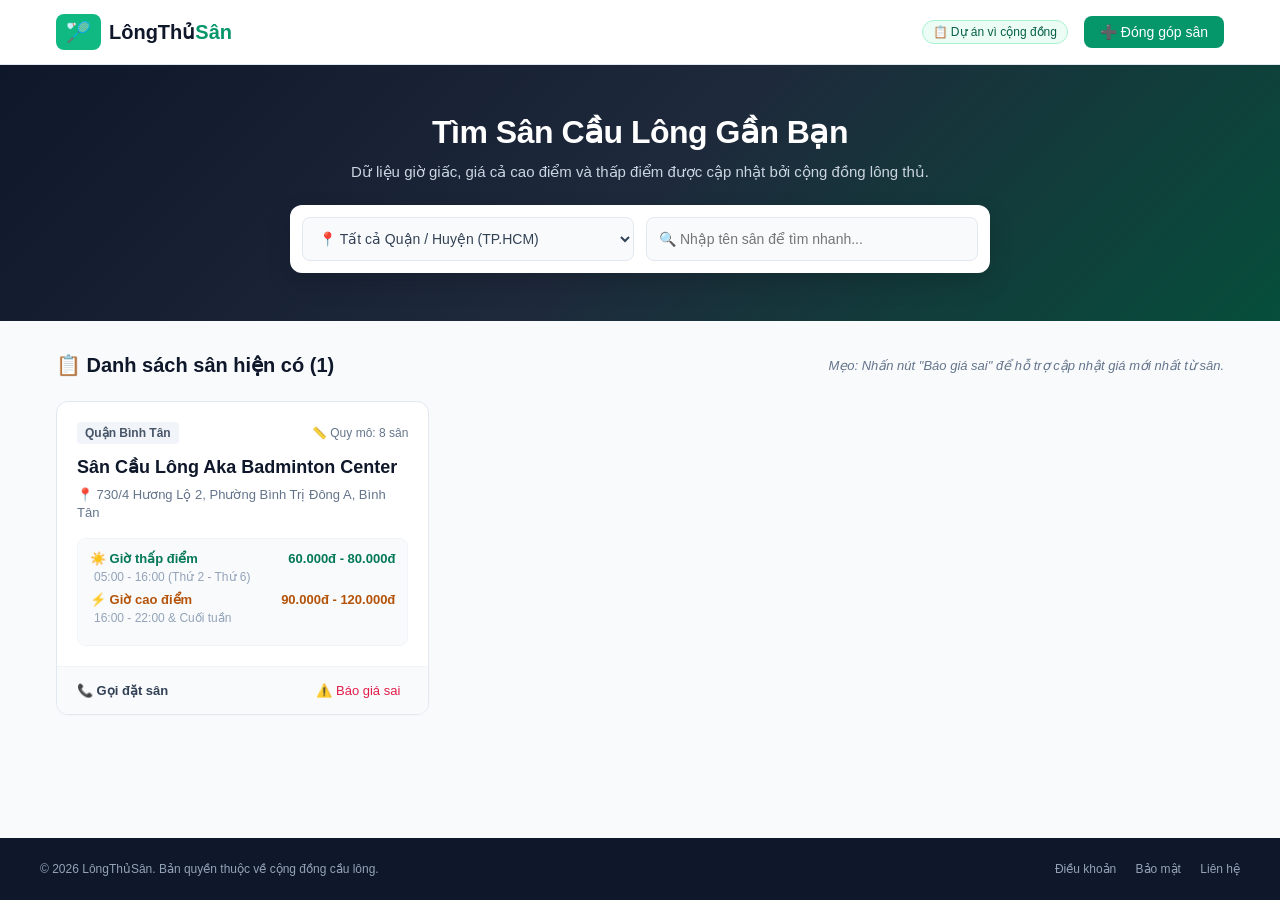
==== index.html @ cd97b36e "Update index.html" ====
<!DOCTYPE html>
<html lang="vi">
<head>
    <meta charset="UTF-8">
    <meta name="viewport" content="width=device-width, initial-scale=1.0">
    <title>Sân Cầu Lông Cộng Đồng - Tìm Sân Dễ Dàng</title>
    <style>
        * { box-sizing: border-box; margin: 0; padding: 0; font-family: Arial, sans-serif; }
        body { color: #334155; background: #f8fafc; display: flex; flex-direction: column; min-height: 100vh; }
        header { background: white; border-bottom: 1px solid #e2e8f0; position: sticky; top: 0; z-index: 50; box-shadow: 0 1px 3px rgba(0,0,0,0.05); }
        .nav-container { max-width: 1200px; margin: 0 auto; padding: 0 16px; height: 64px; display: flex; align-items: center; justify-content: space-between; }
        .logo-box { display: flex; align-items: center; gap: 8px; font-weight: bold; font-size: 20px; color: #0f172a; }
        .logo-icon { background: #10b981; color: white; padding: 6px 10px; border-radius: 8px; font-style: normal; }
        .logo-green { color: #059669; }
        .btn-plus { background: #059669; color: white; border: none; padding: 8px 16px; border-radius: 8px; font-weight: 500; cursor: pointer; font-size: 14px; transition: 0.2s; }
        .btn-plus:hover { background: #047857; }
        .tag-community { background: #ecfdf5; color: #065f46; border: 1px solid #a7f3d0; padding: 4px 10px; border-radius: 9999px; font-size: 12px; font-weight: 500; display: inline-block; }
        
        .hero { background: linear-gradient(135deg, #0f172a 0%, #1e293b 50%, #064e3b 100%); color: white; padding: 48px 16px; text-align: center; }
        .hero h1 { font-size: 32px; font-weight: 800; margin-bottom: 12px; letter-spacing: -0.5px; }
        .hero p { color: #cbd5e1; font-size: 15px; margin-bottom: 24px; }
        .search-box { background: white; padding: 12px; border-radius: 12px; max-width: 700px; margin: 0 auto; box-shadow: 0 10px 25px rgba(0,0,0,0.15); display: flex; gap: 12px; flex-wrap: wrap; }
        .search-box select, .search-box input { flex: 1; min-width: 200px; padding: 12px; border: 1px solid #e2e8f0; border-radius: 8px; background: #f8fafc; font-size: 14px; outline: none; color: #334155; }

        main { max-width: 1200px; margin: 0 auto; padding: 32px 16px; flex: 1; width: 100%; }
        .main-title-bar { display: flex; justify-content: space-between; align-items: center; margin-bottom: 24px; flex-wrap: wrap; gap: 8px; }
        .main-title { font-size: 20px; font-weight: bold; color: #0f172a; }
        .tip-text { font-size: 13px; color: #64748b; font-style: italic; }

        .court-grid { display: flex; flex-wrap: wrap; gap: 24px; justify-content: flex-start; }
        .court-card { width: calc(33.333% - 16px); min-width: 300px; background: white; border: 1px solid #e2e8f0; border-radius: 12px; overflow: hidden; display: flex; flex-direction: column; transition: 0.2s; box-shadow: 0 1px 3px rgba(0,0,0,0.02); margin-bottom: 16px;}
        @media (max-width: 900px) { .court-card { width: calc(50% - 12px); } }
        @media (max-width: 600px) { .court-card { width: 100%; } }
        .court-card:hover { box-shadow: 0 4px 12px rgba(0,0,0,0.05); transform: translateY(-2px); }
        .card-body { padding: 20px; flex: 1; }
        .card-top { display: flex; justify-content: space-between; align-items: center; margin-bottom: 12px; }
        .district-tag { background: #f1f5f9; color: #475569; font-size: 12px; font-weight: 600; padding: 4px 8px; border-radius: 4px; }
        .scale-text { font-size: 12px; color: #64748b; font-weight: 500; }
        .court-name { font-size: 18px; font-weight: bold; color: #0f172a; margin-bottom: 8px; text-align: left; }
        .court-address { font-size: 13px; color: #64748b; margin-bottom: 16px; line-height: 1.4; text-align: left; }
        
        .price-table { background: #f8fafc; padding: 12px; border-radius: 8px; border: 1px solid #f1f5f9; font-size: 13px; }
        .price-row { display: flex; justify-content: space-between; font-weight: bold; margin-bottom: 4px; }
        .price-time { color: #94a3b8; font-weight: normal; font-size: 12px; padding-left: 4px; margin-bottom: 8px; text-align: left; }
        .price-row.low { color: #047857; }
        .price-row.high { color: #b45309; }
        
        .card-footer { background: #f8fafc; padding: 12px 20px; border-top: 1px solid #f1f5f9; display: flex; justify-content: space-between; align-items: center; }
        .btn-call { font-size: 13px; font-weight: 600; color: #334155; text-decoration: none; transition: 0.2s; }
        .btn-call:hover { color: #059669; }
        .btn-report { font-size: 13px; color: #e11d48; background: none; border: none; font-weight: 500; cursor: pointer; padding: 4px 8px; border-radius: 4px; transition: 0.2s; }
        .btn-report:hover { background: #fff1f2; }

        .empty-state { text-align: center; padding: 48px; background: white; border: 2px dashed #cbd5e1; border-radius: 12px; color: #64748b; font-weight: 500; display: none; width: 100%; }
        footer { background: #0f172a; color: #94a3b8; font-size: 12px; padding: 24px 16px; margin-top: auto; }
        .footer-container { max-width: 1200px; margin: 0 auto; display: flex; justify-content: space-between; align-items: center; flex-wrap: wrap; gap: 16px; }
        .footer-links a { color: #94a3b8; text-decoration: none; margin-left: 16px; transition: 0.2s; }
        .footer-links a:hover { color: white; }
    </style>
</head>
<body>

    <!-- THANH ĐIỀU HƯỚNG -->
    <header>
        <div class="nav-container">
            <div class="logo-box">
                <span class="logo-icon">🏸</span>
                <span>LôngThủ<span class="logo-green">Sân</span></span>
            </div>
            <div style="display: flex; align-items: center; gap: 16px;">
                <span class="tag-community">📋 Dự án vì cộng đồng</span>
                <button onclick="alert('Tính năng đóng góp dữ liệu sân đang được phát triển!')" class="btn-plus">➕ Đóng góp sân</button>
            </div>
        </div>
    </header>

    <!-- KHU VỰC TÌM KIẾM -->
    <section class="hero">
        <h1>Tìm Sân Cầu Lông Gần Bạn</h1>
        <p>Dữ liệu giờ giấc, giá cả cao điểm và thấp điểm được cập nhật bởi cộng đồng lông thủ.</p>
        
        <div class="search-box">
            <select id="districtFilter" onchange="filterCourts()">
                <option value="all">📍 Tất cả Quận / Huyện (TP.HCM)</option>
                <option value="Quận 1">Quận 1</option>
                <option value="Quận 3">Quận 3</option>
                <option value="Quận 4">Quận 4</option>
                <option value="Quận 5">Quận 5</option>
                <option value="Quận 6">Quận 6</option>
                <option value="Quận 7">Quận 7</option>
                <option value="Quận 8">Quận 8</option>
                <option value="Quận 10">Quận 10</option>
                <option value="Quận 11">Quận 11</option>
                <option value="Quận 12">Quận 12</option>
                <option value="Quận Bình Thạnh">Quận Bình Thạnh</option>
                <option value="Quận Bình Tân">Quận Bình Tân</option>
                <option value="Quận Gò Vấp">Quận Gò Vấp</option>
                <option value="Quận Phú Nhuận">Quận Phú Nhuận</option>
                <option value="Quận Tân Bình">Quận Tân Bình</option>
                <option value="Quận Tân Phú">Quận Tân Phú</option>
                <option value="TP. Thủ Đức">TP. Thủ Đức</option>
                <option value="Huyện Bình Chánh">Huyện Bình Chánh</option>
                <option value="Huyện Cần Giờ">Huyện Cần Giờ</option>
                <option value="Huyện Củ Chi">Huyện Củ Chi</option>
                <option value="Huyện Hóc Môn">Huyện Hóc Môn</option>
                <option value="Huyện Nhà Bè">Huyện Nhà Bè</option>
            </select>
            <input id="searchName" type="text" oninput="filterCourts()" placeholder="🔍 Nhập tên sân để tìm nhanh...">
        </div>
    </section>

    <!-- DANH SÁCH SÂN CẦU LÔNG -->
    <main>
        <div class="main-title-bar">
            <h2 class="main-title">📋 Danh sách sân hiện có (<span id="courtCount">0</span>)</h2>
            <span class="tip-text">Mẹo: Nhấn nút "Báo giá sai" để hỗ trợ cập nhật giá mới nhất từ sân.</span>
        </div>

        <div class="court-grid" id="courtGrid">
            <!-- THẺ THÔNG TIN SÂN (COURT CARD) -->
            <div class="court-card" data-district="Quận Bình Tân">
                <div class="card-body">
                    <div class="card-top">
                        <span class="district-tag">Quận Bình Tân</span>
                        <span class="scale-text">📏 Quy mô: 8 sân</span>
                    </div>
                    <h3 class="court-name">Sân Cầu Lông Aka Badminton Center</h3>
                    <p class="court-address">📍 730/4 Hương Lộ 2, Phường Bình Trị Đông A, Bình Tân</p>
                    
                    <div class="price-table">
                        <div class="price-row low">
                            <span>☀️ Giờ thấp điểm</span>
                            <span>60.000đ - 80.000đ</span>
                        </div>
                        <div class="price-time">05:00 - 16:00 (Thứ 2 - Thứ 6)</div>
                        
                        <div class="price-row high">
                            <span>⚡ Giờ cao điểm</span>
                            <span>90.000đ - 120.000đ</span>
                        </div>
                        <div class="price-time">16:00 - 22:00 & Cuối tuần</div>
                    </div>
                </div>
                <div class="card-footer">
                    <a href="tel:0123456789" class="btn-call">📞 Gọi đặt sân</a>
                    <button class="btn-report">⚠️ Báo giá sai</button>
                </div>
            </div>
            
            <!-- Trạng thái trống khi không tìm thấy sân -->
            <div class="empty-state" id="emptyState">
                Không tìm thấy sân cầu lông nào phù hợp với bộ lọc của bạn.
            </div>
        </div>
    </main>

    <!-- FOOTER -->
    <footer>
        <div class="footer-container">
            <div>© 2026 LôngThủSân. Bản quyền thuộc về cộng đồng cầu lông.</div>
            <div class="footer-links">
                <a href="#">Điều khoản</a>
                <a href="#">Bảo mật</a>
                <a href="#">Liên hệ</a>
            </div>
        </div>
    </footer>

    <!-- JAVASCRIPT ĐỂ XỬ LÝ LOGIC ĐẾM SÂN VÀ BỘ LỌC -->
    <script>
        // Hàm cập nhật số lượng sân hiển thị trên giao diện
        function updateCourtCount() {
            const visibleCourts = document.querySelectorAll('.court-card:not([style*="display: none"])').length;
            document.getElementById('courtCount').innerText = visibleCourts;
        }

        // Hàm lọc sân theo Quận/Huyện và Tên sân
        function filterCourts() {
            const districtValue = document.getElementById('districtFilter').value;
            const searchValue = document.getElementById('searchName').value.toLowerCase().trim();
            const courts = document.querySelectorAll('.court-card');
            let hasResults = false;

            courts.forEach(court => {
                const courtDistrict = court.getAttribute('data-district');
                const courtName = court.querySelector('.court-name').innerText.toLowerCase();
                
                const matchDistrict = (districtValue === 'all' || courtDistrict === districtValue);
                const matchName = courtName.includes(searchValue);

                if (matchDistrict && matchName) {
                    court.style.display = 'flex';
                    hasResults = true;
                } else {
                    court.style.display = 'none';
                }
            });

            // Hiển thị thông báo trống nếu không tìm thấy kết quả nào
            const emptyState = document.getElementById('emptyState');
            if (hasResults) {
                emptyState.style.display = 'none';
            } else {
                emptyState.style.display = 'block';
            }

            // Gọi hàm cập nhật số đếm sau khi lọc
            updateCourtCount();
        }

        // Chạy đếm số sân lần đầu tiên khi trang web vừa tải xong
        document.addEventListener('DOMContentLoaded', () => {
            updateCourtCount();
        });
    </script>
</body>
</html>
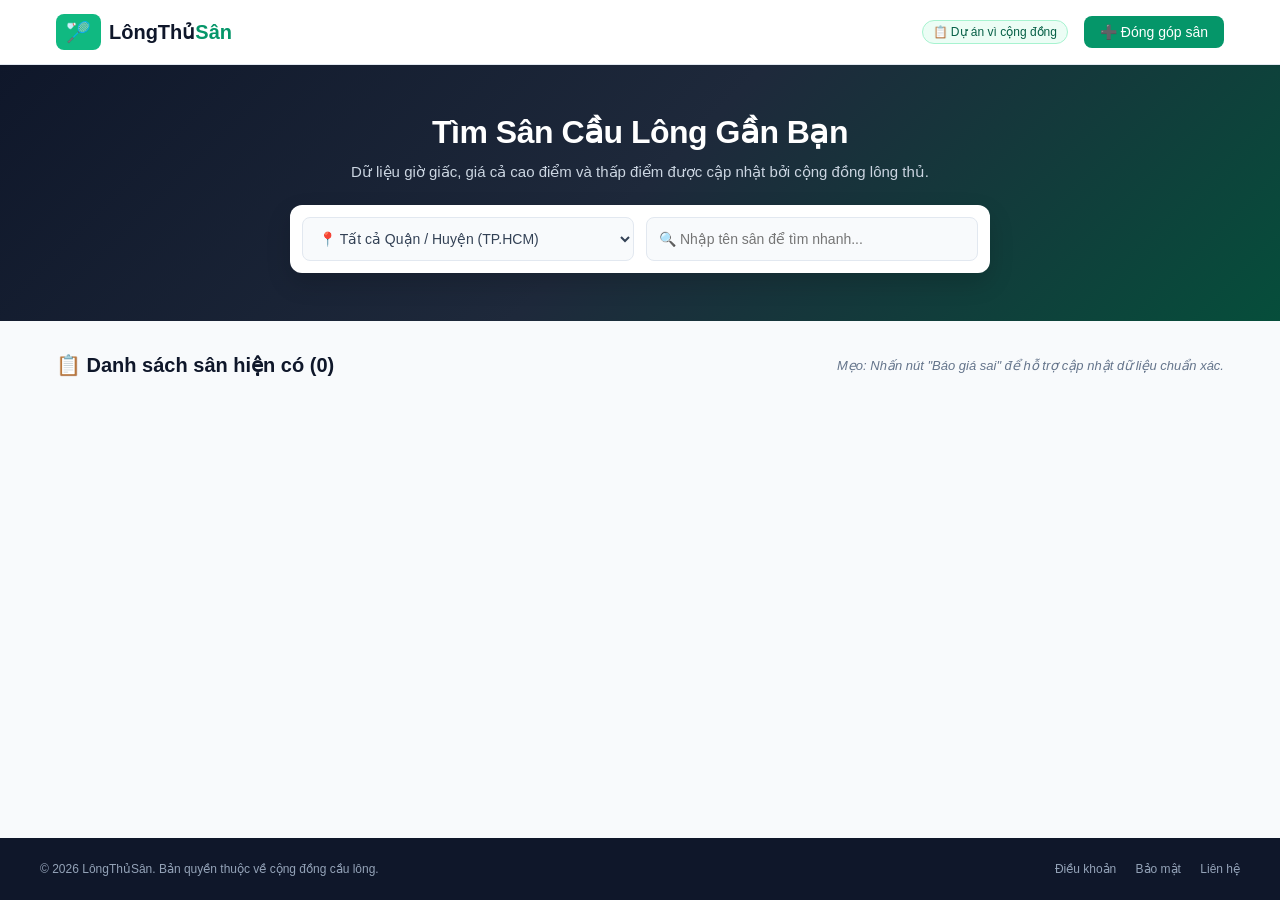
==== commit ff790b8e: "Update index.html" ====
--- a/index.html
+++ b/index.html
@@ -32,14 +32,16 @@
         @media (max-width: 900px) { .court-card { width: calc(50% - 12px); } }
         @media (max-width: 600px) { .court-card { width: 100%; } }
         .court-card:hover { box-shadow: 0 4px 12px rgba(0,0,0,0.05); transform: translateY(-2px); }
-        .card-body { padding: 20px; flex: 1; }
+        .card-body { padding: 20px; flex: 1; display: flex; flex-direction: column; }
         .card-top { display: flex; justify-content: space-between; align-items: center; margin-bottom: 12px; }
         .district-tag { background: #f1f5f9; color: #475569; font-size: 12px; font-weight: 600; padding: 4px 8px; border-radius: 4px; }
         .scale-text { font-size: 12px; color: #64748b; font-weight: 500; }
         .court-name { font-size: 18px; font-weight: bold; color: #0f172a; margin-bottom: 8px; text-align: left; }
-        .court-address { font-size: 13px; color: #64748b; margin-bottom: 16px; line-height: 1.4; text-align: left; }
-        
-        .price-table { background: #f8fafc; padding: 12px; border-radius: 8px; border: 1px solid #f1f5f9; font-size: 13px; }
+        
+        /* Fix lỗi tràn chữ/vỡ khung ở địa chỉ */
+        .court-address { font-size: 13px; color: #64748b; margin-bottom: 16px; line-height: 1.4; text-align: left; display: -webkit-box; -webkit-line-clamp: 2; -webkit-box-orient: vertical; overflow: hidden; height: 36px; }
+        
+        .price-table { background: #f8fafc; padding: 12px; border-radius: 8px; border: 1px solid #f1f5f9; font-size: 13px; margin-top: auto; }
         .price-row { display: flex; justify-content: space-between; font-weight: bold; margin-bottom: 4px; }
         .price-time { color: #94a3b8; font-weight: normal; font-size: 12px; padding-left: 4px; margin-bottom: 8px; text-align: left; }
         .price-row.low { color: #047857; }
@@ -113,41 +115,11 @@
     <main>
         <div class="main-title-bar">
             <h2 class="main-title">📋 Danh sách sân hiện có (<span id="courtCount">0</span>)</h2>
-            <span class="tip-text">Mẹo: Nhấn nút "Báo giá sai" để hỗ trợ cập nhật giá mới nhất từ sân.</span>
+            <span class="tip-text">Mẹo: Nhấn nút "Báo giá sai" để hỗ trợ cập nhật dữ liệu chuẩn xác.</span>
         </div>
 
         <div class="court-grid" id="courtGrid">
-            <!-- THẺ THÔNG TIN SÂN (COURT CARD) -->
-            <div class="court-card" data-district="Quận Bình Tân">
-                <div class="card-body">
-                    <div class="card-top">
-                        <span class="district-tag">Quận Bình Tân</span>
-                        <span class="scale-text">📏 Quy mô: 8 sân</span>
-                    </div>
-                    <h3 class="court-name">Sân Cầu Lông Aka Badminton Center</h3>
-                    <p class="court-address">📍 730/4 Hương Lộ 2, Phường Bình Trị Đông A, Bình Tân</p>
-                    
-                    <div class="price-table">
-                        <div class="price-row low">
-                            <span>☀️ Giờ thấp điểm</span>
-                            <span>60.000đ - 80.000đ</span>
-                        </div>
-                        <div class="price-time">05:00 - 16:00 (Thứ 2 - Thứ 6)</div>
-                        
-                        <div class="price-row high">
-                            <span>⚡ Giờ cao điểm</span>
-                            <span>90.000đ - 120.000đ</span>
-                        </div>
-                        <div class="price-time">16:00 - 22:00 & Cuối tuần</div>
-                    </div>
-                </div>
-                <div class="card-footer">
-                    <a href="tel:0123456789" class="btn-call">📞 Gọi đặt sân</a>
-                    <button class="btn-report">⚠️ Báo giá sai</button>
-                </div>
-            </div>
-            
-            <!-- Trạng thái trống khi không tìm thấy sân -->
+            <!-- Thẻ sân sẽ được tự động tạo từ JavaScript -->
             <div class="empty-state" id="emptyState">
                 Không tìm thấy sân cầu lông nào phù hợp với bộ lọc của bạn.
             </div>
@@ -166,54 +138,82 @@
         </div>
     </footer>
 
-    <!-- JAVASCRIPT ĐỂ XỬ LÝ LOGIC ĐẾM SÂN VÀ BỘ LỌC -->
+    <!-- JAVASCRIPT XỬ LÝ DỮ LIỆU VÀ LOGIC -->
     <script>
-        // Hàm cập nhật số lượng sân hiển thị trên giao diện
-        function updateCourtCount() {
-            const visibleCourts = document.querySelectorAll('.court-card:not([style*="display: none"])').length;
-            document.getElementById('courtCount').innerText = visibleCourts;
-        }
-
-        // Hàm lọc sân theo Quận/Huyện và Tên sân
-        function filterCourts() {
-            const districtValue = document.getElementById('districtFilter').value;
-            const searchValue = document.getElementById('searchName').value.toLowerCase().trim();
-            const courts = document.querySelectorAll('.court-card');
-            let hasResults = false;
-
-            courts.forEach(court => {
-                const courtDistrict = court.getAttribute('data-district');
-                const courtName = court.querySelector('.court-name').innerText.toLowerCase();
-                
-                const matchDistrict = (districtValue === 'all' || courtDistrict === districtValue);
-                const matchName = courtName.includes(searchValue);
-
-                if (matchDistrict && matchName) {
-                    court.style.display = 'flex';
-                    hasResults = true;
-                } else {
-                    court.style.display = 'none';
-                }
-            });
-
-            // Hiển thị thông báo trống nếu không tìm thấy kết quả nào
-            const emptyState = document.getElementById('emptyState');
-            if (hasResults) {
-                emptyState.style.display = 'none';
-            } else {
-                emptyState.style.display = 'block';
+        // Mảng chứa toàn bộ dữ liệu sân thực tế trên địa bàn TP.HCM
+        const badmintonCourts = [
+                   // Mảng chứa toàn bộ dữ liệu sân thực tế tại quận Bình Tân, TP.HCM
+        const badmintonCourts = [
+            { 
+                id: 1, 
+                name: "Sân Cầu Lông Aka Badminton Center", 
+                district: "Quận Bình Tân", 
+                address: "730/4 Hương Lộ 2, Phường Bình Trị Đông A, Quận Bình Tân", 
+                scale: 8, 
+                phone: "0901234567", 
+                lowPrice: "60.000đ", 
+                lowTime: "05:00 - 16:00 (Thứ 2 - Thứ 6)", 
+                highPrice: "120.000đ", 
+                highTime: "16:00 - 24:00 & Cuối tuần" 
+            },
+            { 
+                id: 2, 
+                name: "Sân Cầu Lông Hưng Phú", 
+                district: "Quận Bình Tân", 
+                address: "Số 15 Liên Khu 2-5, Phường Bình Trị Đông, Quận Bình Tân", 
+                scale: 12, 
+                phone: "0909123456", 
+                lowPrice: "80.000đ", 
+                lowTime: "05:00 - 16:00 (Thứ 2 - Thứ 6)", 
+                highPrice: "100.000đ", 
+                highTime: "16:00 - 22:00 & Cuối tuần" 
+            },
+            { 
+                id: 3, 
+                name: "HAAN Badminton Club", 
+                district: "Quận Bình Tân", 
+                address: "31A Đường số 4, Phường Bình Hưng Hòa A, Quận Bình Tân", 
+                scale: 7, 
+                phone: "0918765432", 
+                lowPrice: "Giá liên hệ", 
+                lowTime: "06:00 - 16:00 (Giờ hành chính)", 
+                highPrice: "Giá liên hệ", 
+                highTime: "16:00 - 23:00 & Cuối tuần" 
+            },
+            { 
+                id: 4, 
+                name: "Sân Cầu Lông Thảo Trang", 
+                district: "Quận Bình Tân", 
+                address: "193 Lê Văn Quới, Phường Bình Trị Đông, Quận Bình Tân", 
+                scale: 6, 
+                phone: "0934556677", 
+                lowPrice: "65.000đ", 
+                lowTime: "05:00 - 16:00 (Thứ 2 - Thứ 6)", 
+                highPrice: "90.000đ", 
+                highTime: "16:00 - 22:00 & Cuối tuần" 
+            },
+            { 
+                id: 5, 
+                name: "Sân Cầu Lông TTH", 
+                district: "Quận Bình Tân", 
+                address: "137/203 Phan Anh, Phường Bình Trị Đông, Quận Bình Tân", 
+                scale: 6, 
+                phone: "0977889900", 
+                lowPrice: "Giá liên hệ", 
+                lowTime: "05:30 - 16:00 (Giờ hành chính)", 
+                highPrice: "Giá liên hệ", 
+                highTime: "16:00 - 23:00 & Cuối tuần" 
+            },
+            { 
+                id: 6, 
+                name: "Sân Cầu Lông Bingo", 
+                district: "Quận Bình Tân", 
+                address: "1095 Tỉnh Lộ 10, Phường Tân Tạo, Quận Bình Tân", 
+                scale: "Liên hệ", 
+                phone: "0908112233", 
+                lowPrice: "60.000đ", 
+                lowTime: "Linh hoạt (Giờ thấp điểm)", 
+                highPrice: "60.000đ", 
+                highTime: "Cả ngày (Liên hệ đặt trước)" 
             }
-
-            // Gọi hàm cập nhật số đếm sau khi lọc
-            updateCourtCount();
-        }
-
-        // Chạy đếm số sân lần đầu tiên khi trang web vừa tải xong
-        document.addEventListener('DOMContentLoaded', () => {
-            updateCourtCount();
-        });
-    </script>
-</body>
-</html>
-
-
+        ];
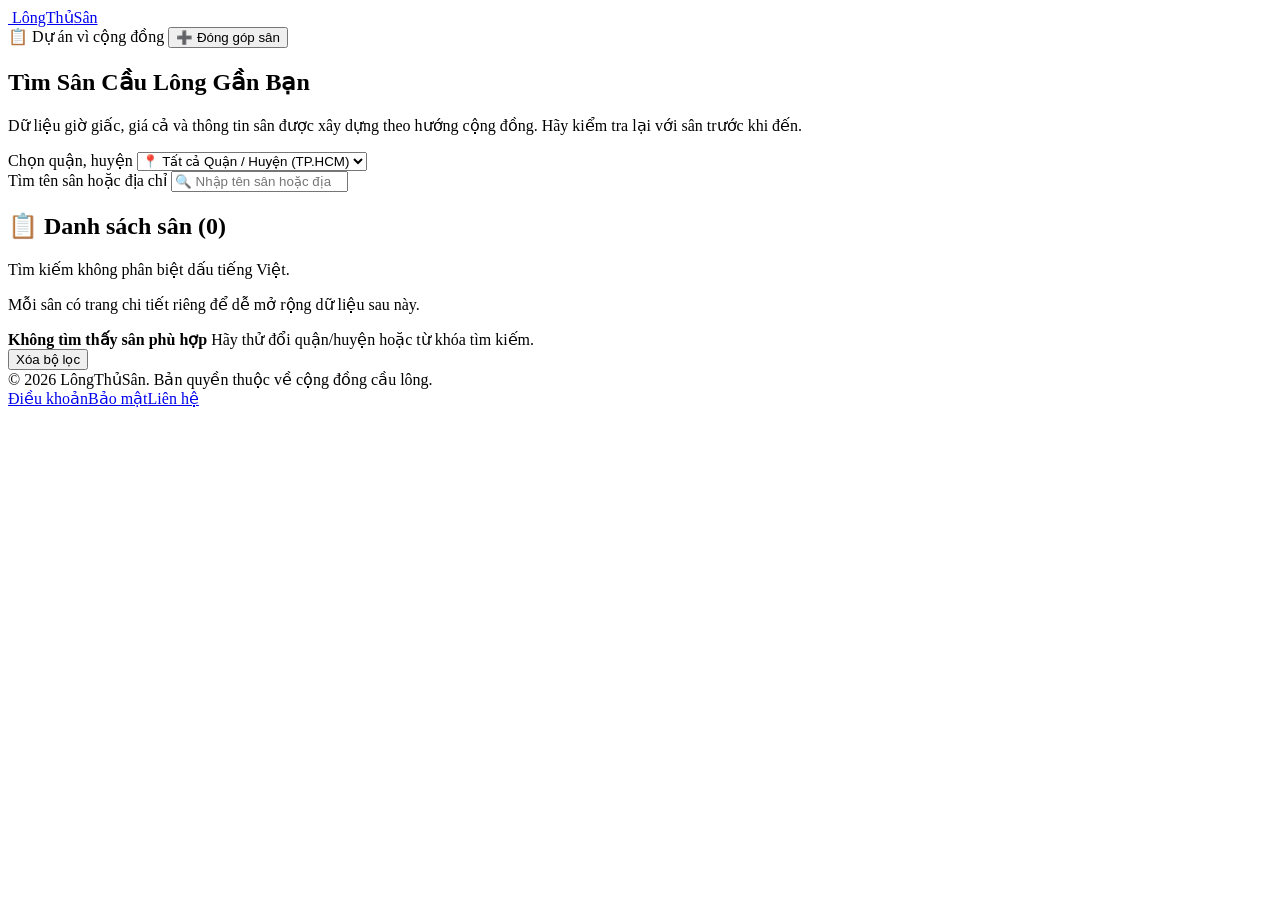
==== commit 0343958c: "Add files via upload" ====
--- a/index.html
+++ b/index.html
@@ -1,219 +1,76 @@
-<!DOCTYPE html>
-<html lang="vi">
-<head>
-    <meta charset="UTF-8">
-    <meta name="viewport" content="width=device-width, initial-scale=1.0">
-    <title>Sân Cầu Lông Cộng Đồng - Tìm Sân Dễ Dàng</title>
-    <style>
-        * { box-sizing: border-box; margin: 0; padding: 0; font-family: Arial, sans-serif; }
-        body { color: #334155; background: #f8fafc; display: flex; flex-direction: column; min-height: 100vh; }
-        header { background: white; border-bottom: 1px solid #e2e8f0; position: sticky; top: 0; z-index: 50; box-shadow: 0 1px 3px rgba(0,0,0,0.05); }
-        .nav-container { max-width: 1200px; margin: 0 auto; padding: 0 16px; height: 64px; display: flex; align-items: center; justify-content: space-between; }
-        .logo-box { display: flex; align-items: center; gap: 8px; font-weight: bold; font-size: 20px; color: #0f172a; }
-        .logo-icon { background: #10b981; color: white; padding: 6px 10px; border-radius: 8px; font-style: normal; }
-        .logo-green { color: #059669; }
-        .btn-plus { background: #059669; color: white; border: none; padding: 8px 16px; border-radius: 8px; font-weight: 500; cursor: pointer; font-size: 14px; transition: 0.2s; }
-        .btn-plus:hover { background: #047857; }
-        .tag-community { background: #ecfdf5; color: #065f46; border: 1px solid #a7f3d0; padding: 4px 10px; border-radius: 9999px; font-size: 12px; font-weight: 500; display: inline-block; }
-        
-        .hero { background: linear-gradient(135deg, #0f172a 0%, #1e293b 50%, #064e3b 100%); color: white; padding: 48px 16px; text-align: center; }
-        .hero h1 { font-size: 32px; font-weight: 800; margin-bottom: 12px; letter-spacing: -0.5px; }
-        .hero p { color: #cbd5e1; font-size: 15px; margin-bottom: 24px; }
-        .search-box { background: white; padding: 12px; border-radius: 12px; max-width: 700px; margin: 0 auto; box-shadow: 0 10px 25px rgba(0,0,0,0.15); display: flex; gap: 12px; flex-wrap: wrap; }
-        .search-box select, .search-box input { flex: 1; min-width: 200px; padding: 12px; border: 1px solid #e2e8f0; border-radius: 8px; background: #f8fafc; font-size: 14px; outline: none; color: #334155; }
-
-        main { max-width: 1200px; margin: 0 auto; padding: 32px 16px; flex: 1; width: 100%; }
-        .main-title-bar { display: flex; justify-content: space-between; align-items: center; margin-bottom: 24px; flex-wrap: wrap; gap: 8px; }
-        .main-title { font-size: 20px; font-weight: bold; color: #0f172a; }
-        .tip-text { font-size: 13px; color: #64748b; font-style: italic; }
-
-        .court-grid { display: flex; flex-wrap: wrap; gap: 24px; justify-content: flex-start; }
-        .court-card { width: calc(33.333% - 16px); min-width: 300px; background: white; border: 1px solid #e2e8f0; border-radius: 12px; overflow: hidden; display: flex; flex-direction: column; transition: 0.2s; box-shadow: 0 1px 3px rgba(0,0,0,0.02); margin-bottom: 16px;}
-        @media (max-width: 900px) { .court-card { width: calc(50% - 12px); } }
-        @media (max-width: 600px) { .court-card { width: 100%; } }
-        .court-card:hover { box-shadow: 0 4px 12px rgba(0,0,0,0.05); transform: translateY(-2px); }
-        .card-body { padding: 20px; flex: 1; display: flex; flex-direction: column; }
-        .card-top { display: flex; justify-content: space-between; align-items: center; margin-bottom: 12px; }
-        .district-tag { background: #f1f5f9; color: #475569; font-size: 12px; font-weight: 600; padding: 4px 8px; border-radius: 4px; }
-        .scale-text { font-size: 12px; color: #64748b; font-weight: 500; }
-        .court-name { font-size: 18px; font-weight: bold; color: #0f172a; margin-bottom: 8px; text-align: left; }
-        
-        /* Fix lỗi tràn chữ/vỡ khung ở địa chỉ */
-        .court-address { font-size: 13px; color: #64748b; margin-bottom: 16px; line-height: 1.4; text-align: left; display: -webkit-box; -webkit-line-clamp: 2; -webkit-box-orient: vertical; overflow: hidden; height: 36px; }
-        
-        .price-table { background: #f8fafc; padding: 12px; border-radius: 8px; border: 1px solid #f1f5f9; font-size: 13px; margin-top: auto; }
-        .price-row { display: flex; justify-content: space-between; font-weight: bold; margin-bottom: 4px; }
-        .price-time { color: #94a3b8; font-weight: normal; font-size: 12px; padding-left: 4px; margin-bottom: 8px; text-align: left; }
-        .price-row.low { color: #047857; }
-        .price-row.high { color: #b45309; }
-        
-        .card-footer { background: #f8fafc; padding: 12px 20px; border-top: 1px solid #f1f5f9; display: flex; justify-content: space-between; align-items: center; }
-        .btn-call { font-size: 13px; font-weight: 600; color: #334155; text-decoration: none; transition: 0.2s; }
-        .btn-call:hover { color: #059669; }
-        .btn-report { font-size: 13px; color: #e11d48; background: none; border: none; font-weight: 500; cursor: pointer; padding: 4px 8px; border-radius: 4px; transition: 0.2s; }
-        .btn-report:hover { background: #fff1f2; }
-
-        .empty-state { text-align: center; padding: 48px; background: white; border: 2px dashed #cbd5e1; border-radius: 12px; color: #64748b; font-weight: 500; display: none; width: 100%; }
-        footer { background: #0f172a; color: #94a3b8; font-size: 12px; padding: 24px 16px; margin-top: auto; }
-        .footer-container { max-width: 1200px; margin: 0 auto; display: flex; justify-content: space-between; align-items: center; flex-wrap: wrap; gap: 16px; }
-        .footer-links a { color: #94a3b8; text-decoration: none; margin-left: 16px; transition: 0.2s; }
-        .footer-links a:hover { color: white; }
-    </style>
-</head>
-<body>
-
-    <!-- THANH ĐIỀU HƯỚNG -->
-    <header>
-        <div class="nav-container">
-            <div class="logo-box">
-                <span class="logo-icon">🏸</span>
-                <span>LôngThủ<span class="logo-green">Sân</span></span>
-            </div>
-            <div style="display: flex; align-items: center; gap: 16px;">
-                <span class="tag-community">📋 Dự án vì cộng đồng</span>
-                <button onclick="alert('Tính năng đóng góp dữ liệu sân đang được phát triển!')" class="btn-plus">➕ Đóng góp sân</button>
-            </div>
-        </div>
-    </header>
-
-    <!-- KHU VỰC TÌM KIẾM -->
-    <section class="hero">
-        <h1>Tìm Sân Cầu Lông Gần Bạn</h1>
-        <p>Dữ liệu giờ giấc, giá cả cao điểm và thấp điểm được cập nhật bởi cộng đồng lông thủ.</p>
-        
-        <div class="search-box">
-            <select id="districtFilter" onchange="filterCourts()">
-                <option value="all">📍 Tất cả Quận / Huyện (TP.HCM)</option>
-                <option value="Quận 1">Quận 1</option>
-                <option value="Quận 3">Quận 3</option>
-                <option value="Quận 4">Quận 4</option>
-                <option value="Quận 5">Quận 5</option>
-                <option value="Quận 6">Quận 6</option>
-                <option value="Quận 7">Quận 7</option>
-                <option value="Quận 8">Quận 8</option>
-                <option value="Quận 10">Quận 10</option>
-                <option value="Quận 11">Quận 11</option>
-                <option value="Quận 12">Quận 12</option>
-                <option value="Quận Bình Thạnh">Quận Bình Thạnh</option>
-                <option value="Quận Bình Tân">Quận Bình Tân</option>
-                <option value="Quận Gò Vấp">Quận Gò Vấp</option>
-                <option value="Quận Phú Nhuận">Quận Phú Nhuận</option>
-                <option value="Quận Tân Bình">Quận Tân Bình</option>
-                <option value="Quận Tân Phú">Quận Tân Phú</option>
-                <option value="TP. Thủ Đức">TP. Thủ Đức</option>
-                <option value="Huyện Bình Chánh">Huyện Bình Chánh</option>
-                <option value="Huyện Cần Giờ">Huyện Cần Giờ</option>
-                <option value="Huyện Củ Chi">Huyện Củ Chi</option>
-                <option value="Huyện Hóc Môn">Huyện Hóc Môn</option>
-                <option value="Huyện Nhà Bè">Huyện Nhà Bè</option>
-            </select>
-            <input id="searchName" type="text" oninput="filterCourts()" placeholder="🔍 Nhập tên sân để tìm nhanh...">
-        </div>
-    </section>
-
-    <!-- DANH SÁCH SÂN CẦU LÔNG -->
-    <main>
-        <div class="main-title-bar">
-            <h2 class="main-title">📋 Danh sách sân hiện có (<span id="courtCount">0</span>)</h2>
-            <span class="tip-text">Mẹo: Nhấn nút "Báo giá sai" để hỗ trợ cập nhật dữ liệu chuẩn xác.</span>
-        </div>
-
-        <div class="court-grid" id="courtGrid">
-            <!-- Thẻ sân sẽ được tự động tạo từ JavaScript -->
-            <div class="empty-state" id="emptyState">
-                Không tìm thấy sân cầu lông nào phù hợp với bộ lọc của bạn.
-            </div>
-        </div>
-    </main>
-
-    <!-- FOOTER -->
-    <footer>
-        <div class="footer-container">
-            <div>© 2026 LôngThủSân. Bản quyền thuộc về cộng đồng cầu lông.</div>
-            <div class="footer-links">
-                <a href="#">Điều khoản</a>
-                <a href="#">Bảo mật</a>
-                <a href="#">Liên hệ</a>
-            </div>
-        </div>
-    </footer>
-
-    <!-- JAVASCRIPT XỬ LÝ DỮ LIỆU VÀ LOGIC -->
-    <script>
-        // Mảng chứa toàn bộ dữ liệu sân thực tế trên địa bàn TP.HCM
-        const badmintonCourts = [
-                   // Mảng chứa toàn bộ dữ liệu sân thực tế tại quận Bình Tân, TP.HCM
-        const badmintonCourts = [
-            { 
-                id: 1, 
-                name: "Sân Cầu Lông Aka Badminton Center", 
-                district: "Quận Bình Tân", 
-                address: "730/4 Hương Lộ 2, Phường Bình Trị Đông A, Quận Bình Tân", 
-                scale: 8, 
-                phone: "0901234567", 
-                lowPrice: "60.000đ", 
-                lowTime: "05:00 - 16:00 (Thứ 2 - Thứ 6)", 
-                highPrice: "120.000đ", 
-                highTime: "16:00 - 24:00 & Cuối tuần" 
-            },
-            { 
-                id: 2, 
-                name: "Sân Cầu Lông Hưng Phú", 
-                district: "Quận Bình Tân", 
-                address: "Số 15 Liên Khu 2-5, Phường Bình Trị Đông, Quận Bình Tân", 
-                scale: 12, 
-                phone: "0909123456", 
-                lowPrice: "80.000đ", 
-                lowTime: "05:00 - 16:00 (Thứ 2 - Thứ 6)", 
-                highPrice: "100.000đ", 
-                highTime: "16:00 - 22:00 & Cuối tuần" 
-            },
-            { 
-                id: 3, 
-                name: "HAAN Badminton Club", 
-                district: "Quận Bình Tân", 
-                address: "31A Đường số 4, Phường Bình Hưng Hòa A, Quận Bình Tân", 
-                scale: 7, 
-                phone: "0918765432", 
-                lowPrice: "Giá liên hệ", 
-                lowTime: "06:00 - 16:00 (Giờ hành chính)", 
-                highPrice: "Giá liên hệ", 
-                highTime: "16:00 - 23:00 & Cuối tuần" 
-            },
-            { 
-                id: 4, 
-                name: "Sân Cầu Lông Thảo Trang", 
-                district: "Quận Bình Tân", 
-                address: "193 Lê Văn Quới, Phường Bình Trị Đông, Quận Bình Tân", 
-                scale: 6, 
-                phone: "0934556677", 
-                lowPrice: "65.000đ", 
-                lowTime: "05:00 - 16:00 (Thứ 2 - Thứ 6)", 
-                highPrice: "90.000đ", 
-                highTime: "16:00 - 22:00 & Cuối tuần" 
-            },
-            { 
-                id: 5, 
-                name: "Sân Cầu Lông TTH", 
-                district: "Quận Bình Tân", 
-                address: "137/203 Phan Anh, Phường Bình Trị Đông, Quận Bình Tân", 
-                scale: 6, 
-                phone: "0977889900", 
-                lowPrice: "Giá liên hệ", 
-                lowTime: "05:30 - 16:00 (Giờ hành chính)", 
-                highPrice: "Giá liên hệ", 
-                highTime: "16:00 - 23:00 & Cuối tuần" 
-            },
-            { 
-                id: 6, 
-                name: "Sân Cầu Lông Bingo", 
-                district: "Quận Bình Tân", 
-                address: "1095 Tỉnh Lộ 10, Phường Tân Tạo, Quận Bình Tân", 
-                scale: "Liên hệ", 
-                phone: "0908112233", 
-                lowPrice: "60.000đ", 
-                lowTime: "Linh hoạt (Giờ thấp điểm)", 
-                highPrice: "60.000đ", 
-                highTime: "Cả ngày (Liên hệ đặt trước)" 
-            }
-        ];
+<!DOCTYPE html>
+<html lang="vi">
+<head>
+  <meta charset="UTF-8">
+  <meta name="viewport" content="width=device-width, initial-scale=1.0">
+  <meta name="description" content="LôngThủSân - tìm và tra cứu sân cầu lông theo khu vực, tên sân và mức giá tại TP.HCM.">
+  <meta name="theme-color" content="#059669">
+  <link rel="icon" href="./assets/favicon.svg" type="image/svg+xml">
+  <title>LôngThủSân - Tìm Sân Cầu Lông Gần Bạn</title>
+  <link rel="stylesheet" href="./css/style.css">
+</head>
+<body>
+<header>
+  <div class="container nav">
+    <a class="logo" href="./index.html" aria-label="LôngThủSân - Trang chủ">
+      <span class="logo-icon" aria-hidden="true"><img src="./assets/logo.svg" alt=""></span>
+      <span>LôngThủ<span class="green">Sân</span></span>
+    </a>
+    <div class="nav-actions">
+      <span class="badge">📋 Dự án vì cộng đồng</span>
+      <button type="button" id="contributeBtn" class="btn btn-primary">➕ Đóng góp sân</button>
+    </div>
+  </div>
+</header>
+
+<section class="hero" aria-labelledby="heroTitle">
+  <div class="hero-inner">
+    <h1 id="heroTitle">Tìm Sân Cầu Lông Gần Bạn</h1>
+    <p>Dữ liệu giờ giấc, giá cả và thông tin sân được xây dựng theo hướng cộng đồng. Hãy kiểm tra lại với sân trước khi đến.</p>
+    <form class="search-box" id="searchForm" role="search">
+      <div class="field">
+        <label class="sr-only" for="districtFilter">Chọn quận, huyện</label>
+        <select id="districtFilter" aria-label="Lọc theo quận huyện">
+          <option value="all">📍 Tất cả Quận / Huyện (TP.HCM)</option>
+        </select>
+      </div>
+      <div class="field">
+        <label class="sr-only" for="searchName">Tìm tên sân hoặc địa chỉ</label>
+        <input id="searchName" type="search" autocomplete="off" placeholder="🔍 Nhập tên sân hoặc địa chỉ..." aria-label="Tìm tên sân hoặc địa chỉ">
+      </div>
+    </form>
+    <div class="result-summary" id="resultSummary" aria-live="polite"></div>
+  </div>
+</section>
+
+<main>
+  <div class="container">
+    <div class="section-head">
+      <div>
+        <h2 class="section-title">📋 Danh sách sân (<span id="courtCount">0</span>)</h2>
+        <p class="tip">Tìm kiếm không phân biệt dấu tiếng Việt.</p>
+      </div>
+      <p class="tip">Mỗi sân có trang chi tiết riêng để dễ mở rộng dữ liệu sau này.</p>
+    </div>
+
+    <div class="court-grid" id="courtGrid">
+      <div class="empty" id="emptyState">
+        <strong>Không tìm thấy sân phù hợp</strong>
+        Hãy thử đổi quận/huyện hoặc từ khóa tìm kiếm.
+        <br><button type="button" class="btn btn-secondary" id="clearFiltersBtn">Xóa bộ lọc</button>
+      </div>
+    </div>
+  </div>
+</main>
+
+<footer>
+  <div class="container footer">
+    <div>© 2026 LôngThủSân. Bản quyền thuộc về cộng đồng cầu lông.</div>
+    <div class="footer-links"><a href="#">Điều khoản</a><a href="#">Bảo mật</a><a href="mailto:contact@example.com">Liên hệ</a></div>
+  </div>
+</footer>
+
+<script src="./js/data.js"></script>
+<script src="./js/app.js"></script>
+</body>
+</html>
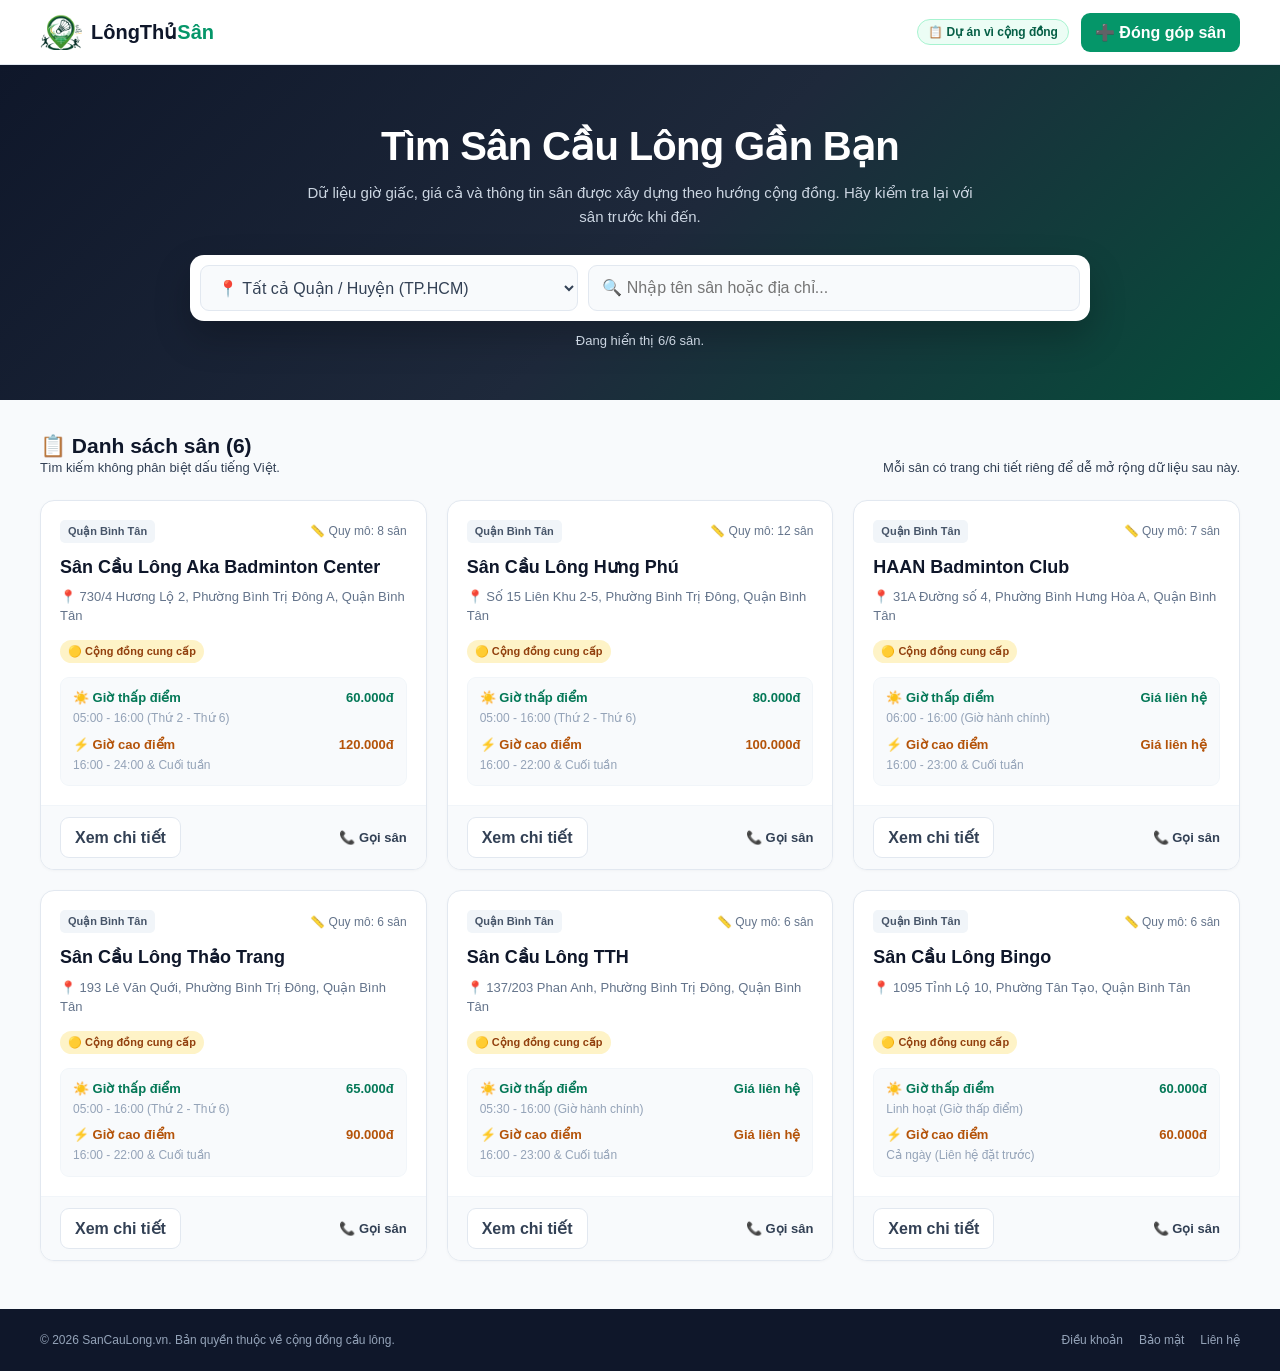
==== commit ecdf9d56: "Add files via upload" ====
--- a/index.html
+++ b/index.html
@@ -3,17 +3,17 @@
 <head>
   <meta charset="UTF-8">
   <meta name="viewport" content="width=device-width, initial-scale=1.0">
-  <meta name="description" content="LôngThủSân - tìm và tra cứu sân cầu lông theo khu vực, tên sân và mức giá tại TP.HCM.">
+  <meta name="description" content="SanCauLong.vn - tìm và tra cứu sân cầu lông theo khu vực, tên sân và mức giá tại TP.HCM.">
   <meta name="theme-color" content="#059669">
-  <link rel="icon" href="./assets/favicon.svg" type="image/svg+xml">
-  <title>LôngThủSân - Tìm Sân Cầu Lông Gần Bạn</title>
+  <link rel="icon" href="./assets/favicon.png" type="image/png">
+  <title>SanCauLong.vn - Tìm Sân Cầu Lông Gần Bạn</title>
   <link rel="stylesheet" href="./css/style.css">
 </head>
 <body>
 <header>
   <div class="container nav">
-    <a class="logo" href="./index.html" aria-label="LôngThủSân - Trang chủ">
-      <span class="logo-icon" aria-hidden="true"><img src="./assets/logo.svg" alt=""></span>
+    <a class="logo" href="./index.html" aria-label="SanCauLong.vn - Trang chủ">
+      <span class="logo-icon" aria-hidden="true"><img src="./assets/logo-mark.png" alt=""></span>
       <span>LôngThủ<span class="green">Sân</span></span>
     </a>
     <div class="nav-actions">
@@ -65,7 +65,7 @@
 
 <footer>
   <div class="container footer">
-    <div>© 2026 LôngThủSân. Bản quyền thuộc về cộng đồng cầu lông.</div>
+    <div>© 2026 SanCauLong.vn. Bản quyền thuộc về cộng đồng cầu lông.</div>
     <div class="footer-links"><a href="#">Điều khoản</a><a href="#">Bảo mật</a><a href="mailto:contact@example.com">Liên hệ</a></div>
   </div>
 </footer>
--- a/css/style.css
+++ b/css/style.css
@@ -0,0 +1,86 @@
+
+:root{
+  --green:#059669;--green-dark:#047857;--green-soft:#ecfdf5;
+  --ink:#0f172a;--text:#334155;--muted:#64748b;--line:#e2e8f0;
+  --surface:#fff;--bg:#f8fafc;--danger:#e11d48;--warning:#b45309;
+  --shadow:0 8px 24px rgba(15,23,42,.07);--radius:14px;
+}
+*{box-sizing:border-box;margin:0;padding:0}
+html{scroll-behavior:smooth}
+body{min-height:100vh;font-family:Arial,Helvetica,sans-serif;color:var(--text);background:var(--bg);display:flex;flex-direction:column}
+button,input,select{font:inherit}
+button,a,select,input{ -webkit-tap-highlight-color:transparent}
+button:focus-visible,a:focus-visible,input:focus-visible,select:focus-visible{outline:3px solid rgba(5,150,105,.25);outline-offset:2px}
+a{color:inherit}
+.container{width:min(1200px,calc(100% - 32px));margin:auto}
+header{position:sticky;top:0;z-index:50;background:rgba(255,255,255,.96);backdrop-filter:blur(10px);border-bottom:1px solid var(--line);box-shadow:0 1px 4px rgba(15,23,42,.05)}
+.nav{min-height:64px;display:flex;align-items:center;justify-content:space-between;gap:16px}
+.logo{display:flex;align-items:center;gap:9px;font-weight:800;font-size:20px;color:var(--ink);white-space:nowrap;text-decoration:none}
+.logo-icon{display:grid;place-items:center;width:42px;height:42px;background:#fff;border-radius:10px;overflow:hidden;flex:0 0 42px}.logo-icon img{width:100%;height:100%;display:block;object-fit:contain}
+.green{color:var(--green)}
+.nav-actions{display:flex;align-items:center;gap:12px}
+.badge{background:var(--green-soft);color:#065f46;border:1px solid #a7f3d0;padding:5px 10px;border-radius:999px;font-size:12px;font-weight:600}
+.btn{display:inline-flex;align-items:center;justify-content:center;gap:6px;border:0;border-radius:9px;padding:10px 14px;font-weight:700;cursor:pointer;text-decoration:none;transition:.2s}
+.btn-primary{background:var(--green);color:#fff}.btn-primary:hover{background:var(--green-dark);transform:translateY(-1px)}
+.btn-secondary{background:#fff;color:var(--text);border:1px solid var(--line)}.btn-secondary:hover{border-color:#cbd5e1;background:#f8fafc}
+.hero{background:linear-gradient(135deg,#0f172a 0%,#1e293b 52%,#064e3b 100%);color:#fff;padding:58px 16px 52px}
+.hero-inner{width:min(900px,100%);margin:auto;text-align:center}
+.hero h1{font-size:clamp(28px,5vw,40px);line-height:1.15;font-weight:800;letter-spacing:-.7px;margin-bottom:12px}
+.hero p{max-width:680px;margin:0 auto 26px;color:#cbd5e1;font-size:15px;line-height:1.6}
+.search-box{display:grid;grid-template-columns:1fr 1.3fr;gap:10px;background:#fff;padding:10px;border-radius:14px;box-shadow:0 16px 36px rgba(0,0,0,.22)}
+.field input,.field select{width:100%;min-height:46px;border:1px solid var(--line);border-radius:9px;background:#f8fafc;color:var(--text);padding:0 13px}
+.result-summary{margin-top:12px;color:#cbd5e1;font-size:13px}
+main{flex:1;padding:34px 0 48px}
+.section-head{display:flex;justify-content:space-between;align-items:flex-end;gap:14px;margin-bottom:22px}
+.section-title{color:var(--ink);font-size:21px}.muted{color:var(--muted)}
+.tip{font-size:13px;line-height:1.5}
+.court-grid{display:grid;grid-template-columns:repeat(3,minmax(0,1fr));gap:20px}
+.court-card{min-width:0;background:var(--surface);border:1px solid var(--line);border-radius:var(--radius);overflow:hidden;display:flex;flex-direction:column;box-shadow:0 1px 3px rgba(15,23,42,.03);transition:.2s}
+.court-card:hover{transform:translateY(-2px);box-shadow:var(--shadow)}
+.card-body{padding:19px;flex:1;display:flex;flex-direction:column}
+.card-top{display:flex;justify-content:space-between;align-items:center;gap:10px;margin-bottom:12px}
+.district{background:#f1f5f9;color:#475569;font-size:11px;font-weight:700;padding:5px 8px;border-radius:5px}
+.scale{color:var(--muted);font-size:12px;white-space:nowrap}
+.court-name{color:var(--ink);font-size:18px;line-height:1.35;margin-bottom:8px}
+.address{color:var(--muted);font-size:13px;line-height:1.5;min-height:39px;margin-bottom:14px}
+.meta-row{display:flex;flex-wrap:wrap;gap:7px;margin-bottom:14px}
+.status{font-size:11px;font-weight:700;padding:5px 8px;border-radius:999px;background:#fef3c7;color:#92400e}
+.status.verified{background:var(--green-soft);color:#065f46}
+.price-box{background:#f8fafc;border:1px solid #f1f5f9;padding:12px;border-radius:9px;margin-top:auto}
+.price-row{display:flex;justify-content:space-between;align-items:center;gap:10px;font-size:13px;font-weight:700}
+.low{color:var(--green-dark)}.high{color:var(--warning)}
+.price-time{color:#94a3b8;font-size:12px;line-height:1.4;margin:5px 0 10px}
+.price-time:last-child{margin-bottom:0}
+.card-footer{display:flex;justify-content:space-between;align-items:center;gap:10px;padding:11px 19px;background:#f8fafc;border-top:1px solid #f1f5f9}
+.btn-call{color:var(--text);font-size:13px;font-weight:700;text-decoration:none}.btn-call:hover{color:var(--green)}
+.btn-report{color:var(--danger);background:transparent;border:0;border-radius:5px;padding:6px 8px;font-size:12px;font-weight:600;cursor:pointer}.btn-report:hover{background:#fff1f2}
+.empty{display:none;grid-column:1/-1;text-align:center;padding:56px 20px;background:#fff;border:2px dashed #cbd5e1;border-radius:var(--radius);color:var(--muted)}
+.empty strong{display:block;color:var(--ink);margin-bottom:6px}
+footer{background:var(--ink);color:#94a3b8;font-size:12px;padding:24px 16px;margin-top:auto}
+.footer{display:flex;justify-content:space-between;align-items:center;flex-wrap:wrap;gap:12px}
+.footer-links{display:flex;gap:16px}.footer-links a{color:#94a3b8;text-decoration:none}.footer-links a:hover{color:#fff}
+.detail{padding:34px 0 54px}.breadcrumb{font-size:13px;color:var(--muted);margin-bottom:18px}.breadcrumb a{color:var(--green);text-decoration:none}
+.detail-card{background:#fff;border:1px solid var(--line);border-radius:var(--radius);box-shadow:var(--shadow);padding:28px}
+.detail-head{display:flex;justify-content:space-between;gap:20px;align-items:flex-start;margin-bottom:22px}
+.detail-title{color:var(--ink);font-size:clamp(25px,4vw,34px);line-height:1.2;margin:8px 0}
+.detail-address{color:var(--muted);line-height:1.6}
+.detail-actions{display:flex;gap:10px;flex-wrap:wrap}
+.info-grid{display:grid;grid-template-columns:repeat(2,minmax(0,1fr));gap:16px}
+.info{border:1px solid var(--line);border-radius:12px;padding:16px;background:#fff}.info-label{font-size:12px;color:var(--muted);margin-bottom:6px}.info-value{font-weight:700;color:var(--ink)}
+.notice{margin-top:18px;padding:14px;border-radius:10px;background:#fffbeb;color:#92400e;border:1px solid #fde68a;font-size:13px;line-height:1.5}
+.back-row{margin-top:18px}
+.sr-only{position:absolute;width:1px;height:1px;padding:0;margin:-1px;overflow:hidden;clip:rect(0,0,0,0);white-space:nowrap;border:0}
+@media(max-width:900px){.court-grid{grid-template-columns:repeat(2,minmax(0,1fr))}}
+@media(max-width:680px){
+ .container{width:min(100% - 24px,1200px)}
+ .nav{min-height:auto;padding:10px 0;align-items:flex-start}
+ .nav-actions{flex-direction:column;align-items:flex-end;gap:7px}.badge{display:none}
+ .search-box{grid-template-columns:1fr}.section-head{align-items:flex-start;flex-direction:column}
+ .court-grid{grid-template-columns:1fr}.detail-head{flex-direction:column}.info-grid{grid-template-columns:1fr}
+}
+@media(max-width:430px){
+ .container{width:calc(100% - 20px)}.logo{font-size:17px}.logo-icon{width:36px;height:36px;flex-basis:36px}
+ .btn-primary{padding:9px 11px;font-size:12px}.hero{padding-top:42px}
+ .card-top{align-items:flex-start;flex-direction:column}.scale{white-space:normal}
+ .card-footer{align-items:flex-start;flex-direction:column}.detail-card{padding:20px}
+}
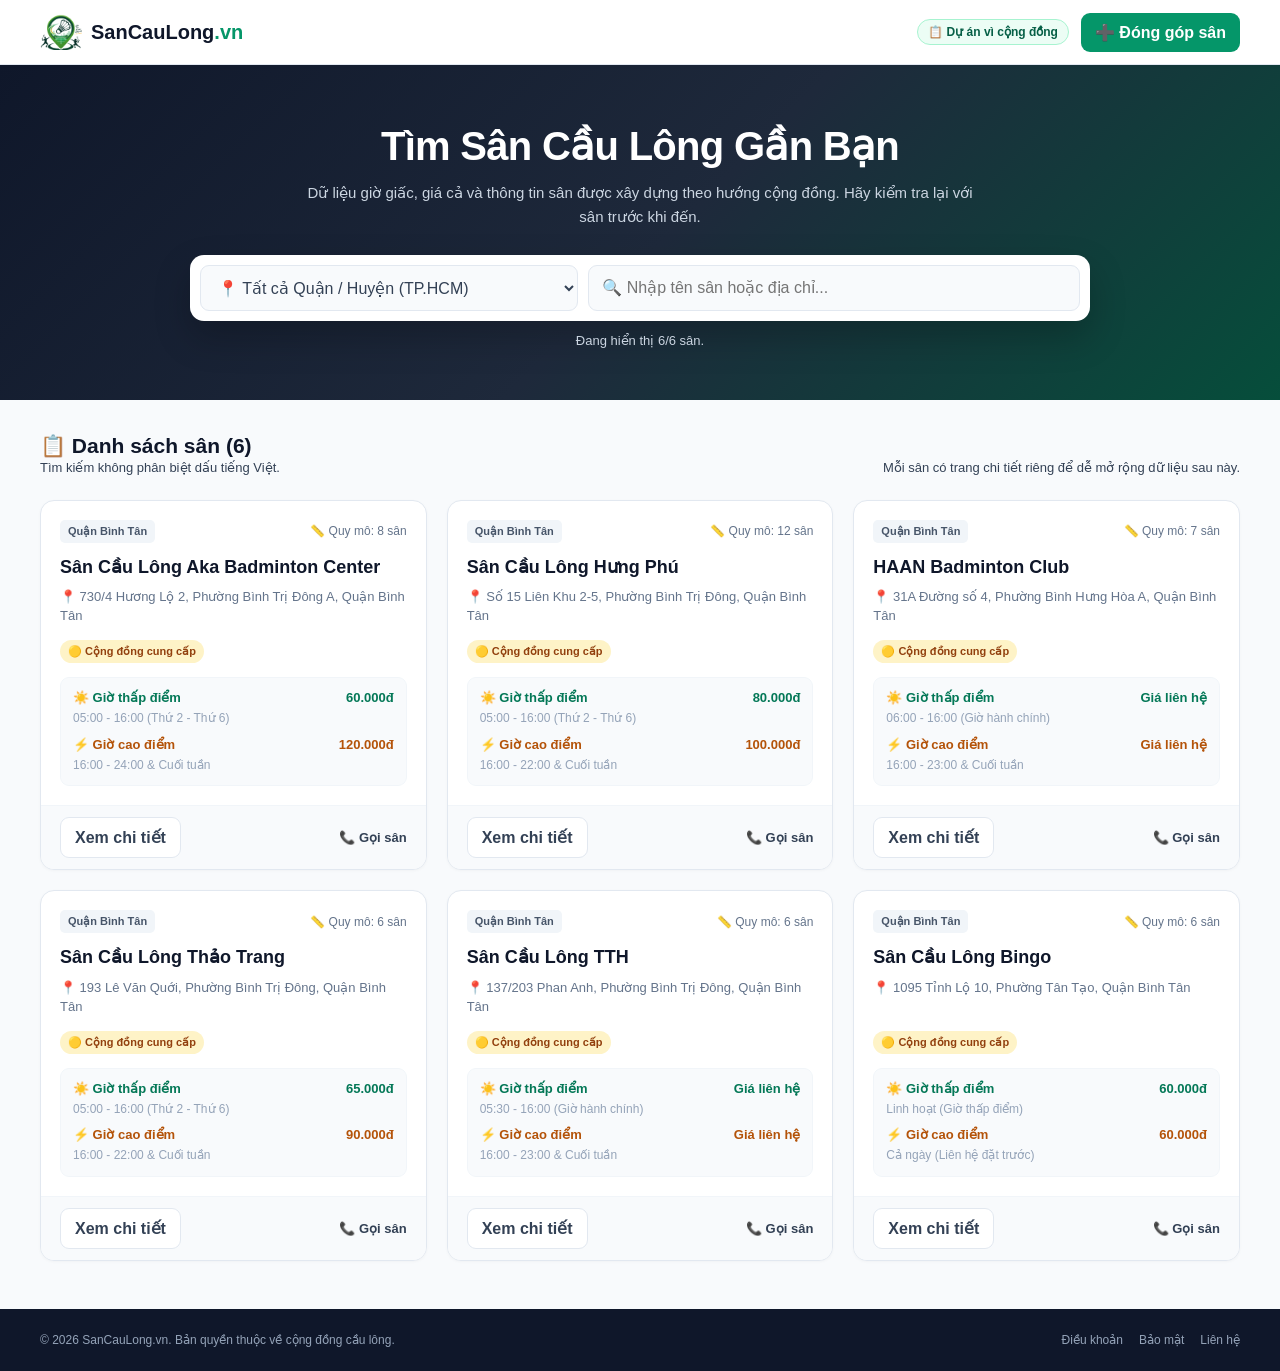
==== commit 50f049eb: "Add files via upload" ====
--- a/index.html
+++ b/index.html
@@ -14,7 +14,7 @@
   <div class="container nav">
     <a class="logo" href="./index.html" aria-label="SanCauLong.vn - Trang chủ">
       <span class="logo-icon" aria-hidden="true"><img src="./assets/logo-mark.png" alt=""></span>
-      <span>LôngThủ<span class="green">Sân</span></span>
+      <span>SanCauLong<span class="green">.vn</span></span>
     </a>
     <div class="nav-actions">
       <span class="badge">📋 Dự án vì cộng đồng</span>
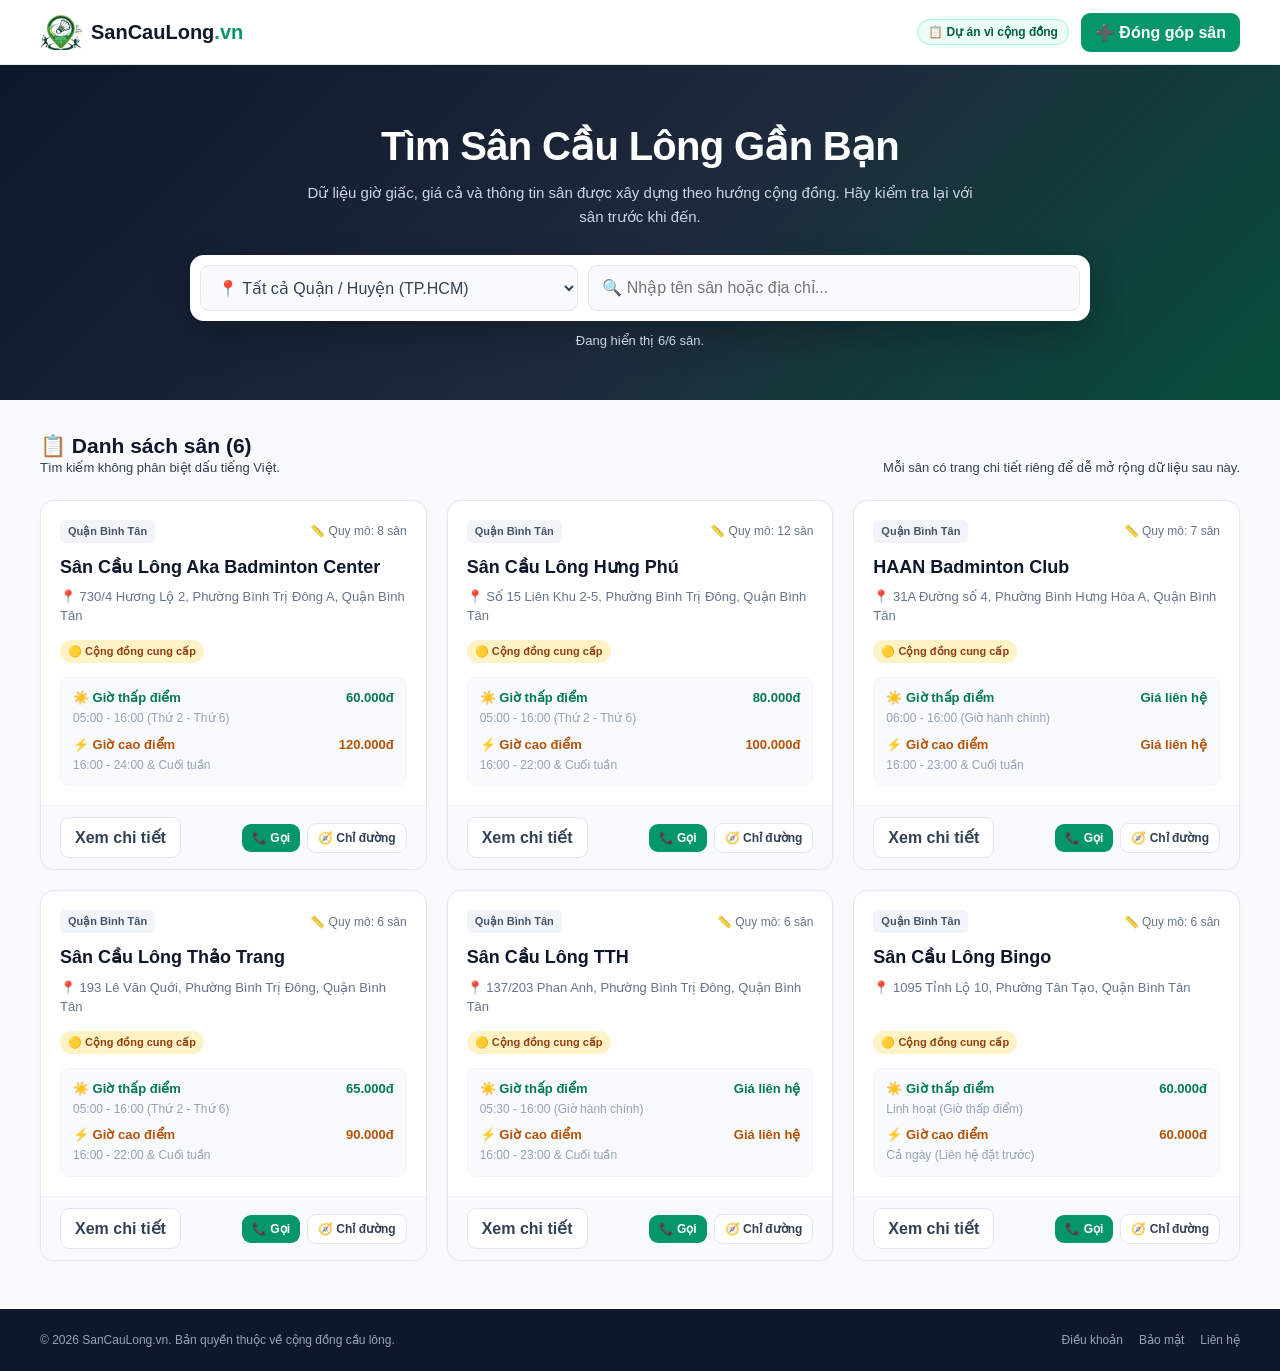
==== commit b65fb0f6: "Add files via upload" ====
--- a/index.html
+++ b/index.html
@@ -63,6 +63,83 @@
   </div>
 </main>
 
+
+  <div class="modal-backdrop" id="contributeModal" hidden>
+    <div class="modal" role="dialog" aria-modal="true" aria-labelledby="contributeTitle">
+      <div class="modal-head">
+        <div>
+          <h2 id="contributeTitle">Đóng góp sân cầu lông</h2>
+          <p>Thông tin sẽ được gửi để cộng đồng kiểm tra trước khi cập nhật.</p>
+        </div>
+        <button type="button" class="modal-close" id="closeContributeBtn" aria-label="Đóng">×</button>
+      </div>
+
+      <form id="contributeForm" class="contribute-form">
+        <div class="form-grid">
+          <div class="form-field form-full">
+            <label for="contribName">Tên sân <span>*</span></label>
+            <input id="contribName" name="name" required maxlength="120" placeholder="Ví dụ: Sân Cầu Lông ABC">
+          </div>
+
+          <div class="form-field form-full">
+            <label for="contribAddress">Địa chỉ <span>*</span></label>
+            <input id="contribAddress" name="address" required maxlength="220" placeholder="Số nhà, đường, phường/xã, quận/huyện">
+          </div>
+
+          <div class="form-field">
+            <label for="contribDistrict">Quận / Huyện <span>*</span></label>
+            <input id="contribDistrict" name="district" required maxlength="80" placeholder="Ví dụ: Quận Bình Tân">
+          </div>
+
+          <div class="form-field">
+            <label for="contribPhone">Số điện thoại</label>
+            <input id="contribPhone" name="phone" type="tel" maxlength="30" placeholder="090...">
+          </div>
+
+          <div class="form-field">
+            <label for="contribScale">Quy mô (số sân)</label>
+            <input id="contribScale" name="scale" type="number" min="1" max="200" placeholder="Ví dụ: 8">
+          </div>
+
+          <div class="form-field">
+            <label for="contribHours">Giờ hoạt động</label>
+            <input id="contribHours" name="hours" maxlength="100" placeholder="Ví dụ: 05:00 - 24:00">
+          </div>
+
+          <div class="form-field">
+            <label for="contribLowPrice">Giá thấp điểm</label>
+            <input id="contribLowPrice" name="lowPrice" maxlength="50" placeholder="Ví dụ: 60.000đ">
+          </div>
+
+          <div class="form-field">
+            <label for="contribHighPrice">Giá cao điểm</label>
+            <input id="contribHighPrice" name="highPrice" maxlength="50" placeholder="Ví dụ: 120.000đ">
+          </div>
+
+          <div class="form-field form-full">
+            <label for="contribMap">Link Google Maps</label>
+            <input id="contribMap" name="map" type="url" maxlength="500" placeholder="Dán link Google Maps nếu có">
+          </div>
+
+          <div class="form-field form-full">
+            <label for="contribNote">Thông tin thêm</label>
+            <textarea id="contribNote" name="note" rows="4" maxlength="1000" placeholder="Ví dụ: có chỗ gửi xe, sân ngoài trời, liên hệ quản lý..."></textarea>
+          </div>
+        </div>
+
+        <div class="contribute-note">
+          <strong>ℹ️ Quy trình cộng đồng</strong>
+          <span>Đóng góp sẽ mở một phiếu trên GitHub để lưu lại và chờ xác minh. Chưa có thông tin nào được tự động đưa vào danh sách sân.</span>
+        </div>
+
+        <div class="modal-actions">
+          <button type="button" class="btn btn-secondary" id="cancelContributeBtn">Hủy</button>
+          <button type="submit" class="btn btn-primary">📨 Gửi đóng góp</button>
+        </div>
+      </form>
+    </div>
+  </div>
+
 <footer>
   <div class="container footer">
     <div>© 2026 SanCauLong.vn. Bản quyền thuộc về cộng đồng cầu lông.</div>
--- a/css/style.css
+++ b/css/style.css
@@ -51,7 +51,7 @@
 .low{color:var(--green-dark)}.high{color:var(--warning)}
 .price-time{color:#94a3b8;font-size:12px;line-height:1.4;margin:5px 0 10px}
 .price-time:last-child{margin-bottom:0}
-.card-footer{display:flex;justify-content:space-between;align-items:center;gap:10px;padding:11px 19px;background:#f8fafc;border-top:1px solid #f1f5f9}
+.card-footer{display:flex;justify-content:space-between;align-items:center;gap:10px;padding:11px 19px;background:#f8fafc;border-top:1px solid #f1f5f9}.card-actions{display:flex;align-items:center;gap:7px;flex-wrap:wrap}.btn-small{padding:7px 10px;font-size:12px}.small-text{font-size:12px}
 .btn-call{color:var(--text);font-size:13px;font-weight:700;text-decoration:none}.btn-call:hover{color:var(--green)}
 .btn-report{color:var(--danger);background:transparent;border:0;border-radius:5px;padding:6px 8px;font-size:12px;font-weight:600;cursor:pointer}.btn-report:hover{background:#fff1f2}
 .empty{display:none;grid-column:1/-1;text-align:center;padding:56px 20px;background:#fff;border:2px dashed #cbd5e1;border-radius:var(--radius);color:var(--muted)}
@@ -84,3 +84,29 @@
  .card-top{align-items:flex-start;flex-direction:column}.scale{white-space:normal}
  .card-footer{align-items:flex-start;flex-direction:column}.detail-card{padding:20px}
 }
+
+/* Phase 3 - Form đóng góp cộng đồng */
+body.modal-open{overflow:hidden}
+.modal-backdrop{position:fixed;inset:0;z-index:100;background:rgba(15,23,42,.62);display:flex;align-items:center;justify-content:center;padding:20px}
+.modal-backdrop[hidden]{display:none}
+.modal{width:min(760px,100%);max-height:min(90vh,860px);overflow:auto;background:#fff;border-radius:18px;box-shadow:0 24px 70px rgba(0,0,0,.28)}
+.modal-head{display:flex;justify-content:space-between;gap:16px;padding:22px 24px 16px;border-bottom:1px solid var(--line);position:sticky;top:0;background:#fff;z-index:2}
+.modal-head h2{color:var(--ink);font-size:22px;margin-bottom:4px}
+.modal-head p{color:var(--muted);font-size:13px;line-height:1.5}
+.modal-close{width:36px;height:36px;border:1px solid var(--line);background:#fff;border-radius:9px;font-size:24px;line-height:1;cursor:pointer;color:var(--muted)}
+.modal-close:hover{background:#f8fafc;color:var(--ink)}
+.contribute-form{padding:20px 24px 24px}
+.form-grid{display:grid;grid-template-columns:1fr 1fr;gap:14px}
+.form-full{grid-column:1/-1}
+.form-field label{display:block;color:var(--ink);font-size:13px;font-weight:700;margin-bottom:6px}
+.form-field label span{color:var(--danger)}
+.form-field input,.form-field textarea{width:100%;border:1px solid var(--line);border-radius:9px;background:#f8fafc;color:var(--text);padding:10px 12px;min-height:44px}
+.form-field textarea{resize:vertical;min-height:96px;line-height:1.5}
+.form-field input::placeholder,.form-field textarea::placeholder{color:#94a3b8}
+.contribute-note{display:flex;flex-direction:column;gap:3px;margin-top:18px;padding:12px 14px;background:#fffbeb;border:1px solid #fde68a;border-radius:10px;color:#92400e;font-size:12px;line-height:1.5}
+.contribute-note strong{font-size:13px}
+.modal-actions{display:flex;justify-content:flex-end;gap:9px;margin-top:20px;padding-top:16px;border-top:1px solid var(--line)}
+@media (max-width:700px){
+  .form-grid{grid-template-columns:1fr}.form-full{grid-column:auto}
+  .modal-backdrop{padding:10px}.modal-head,.contribute-form{padding-left:16px;padding-right:16px}
+}
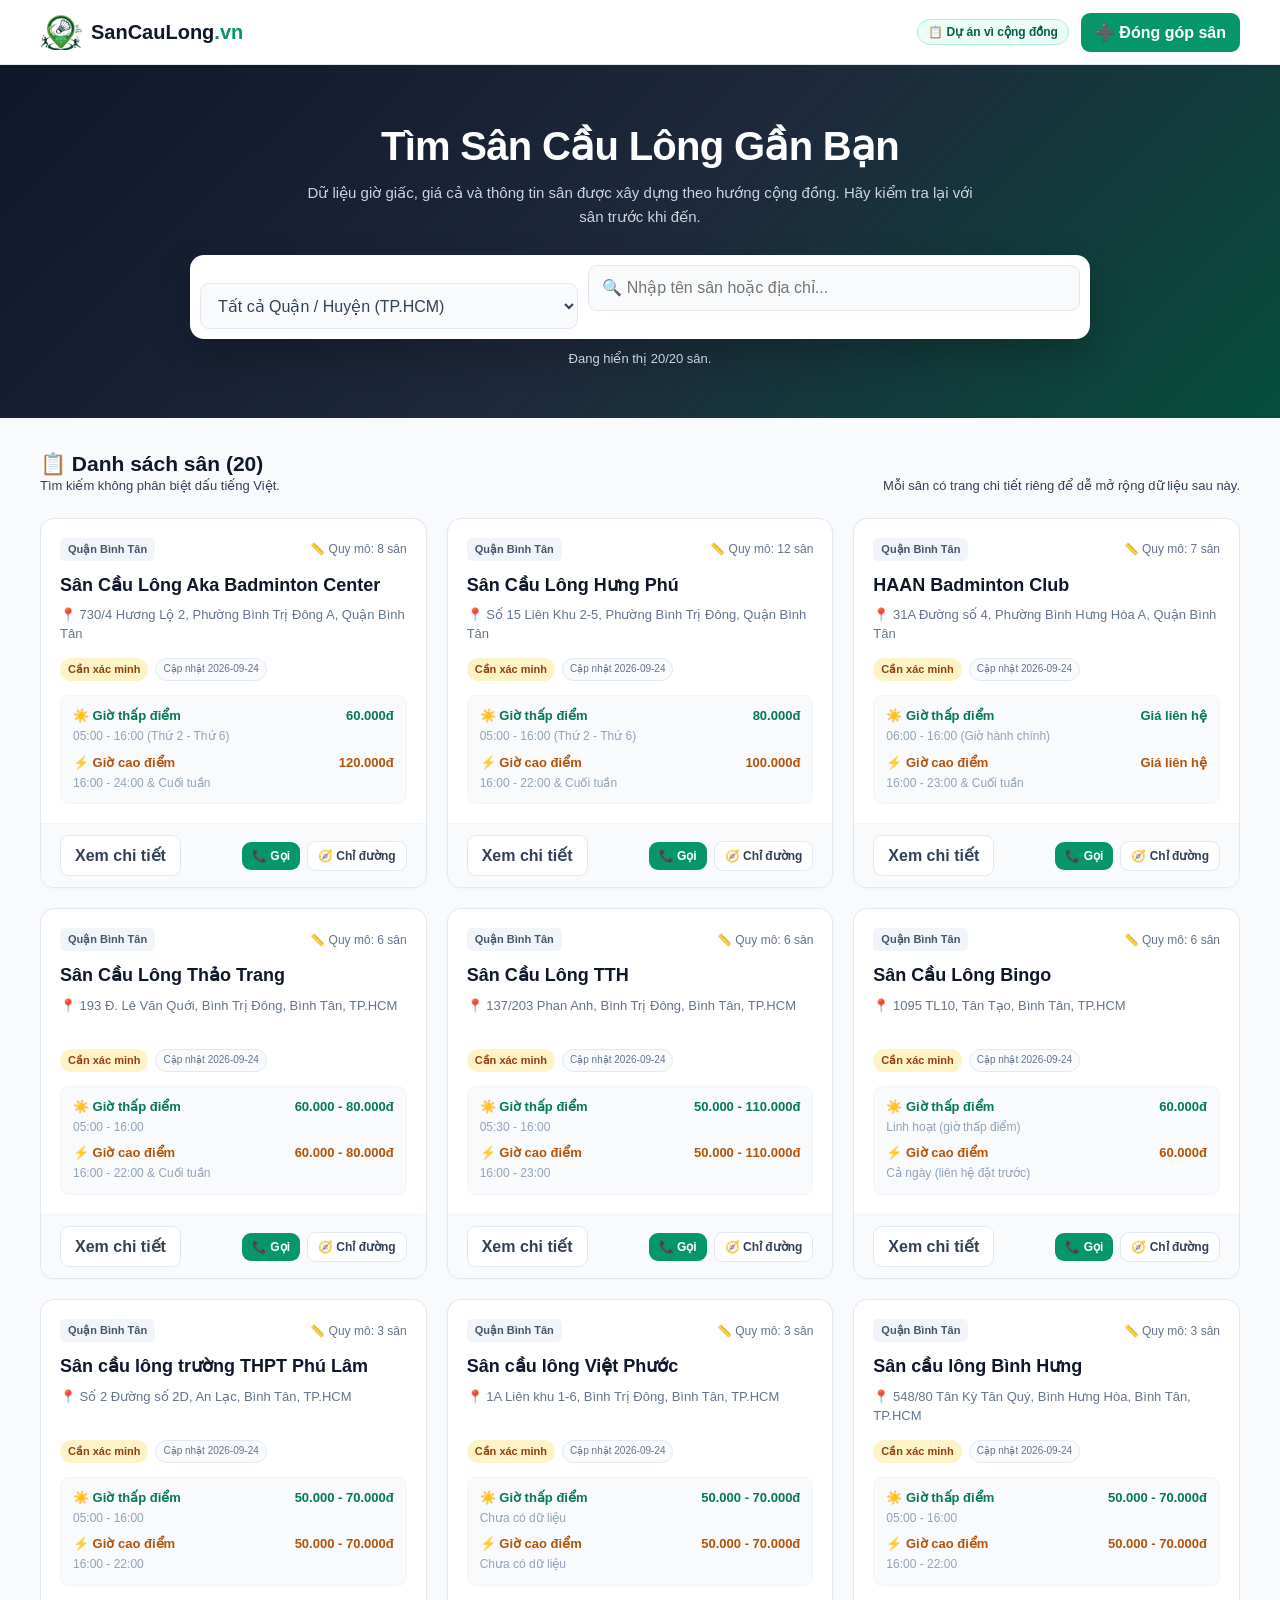
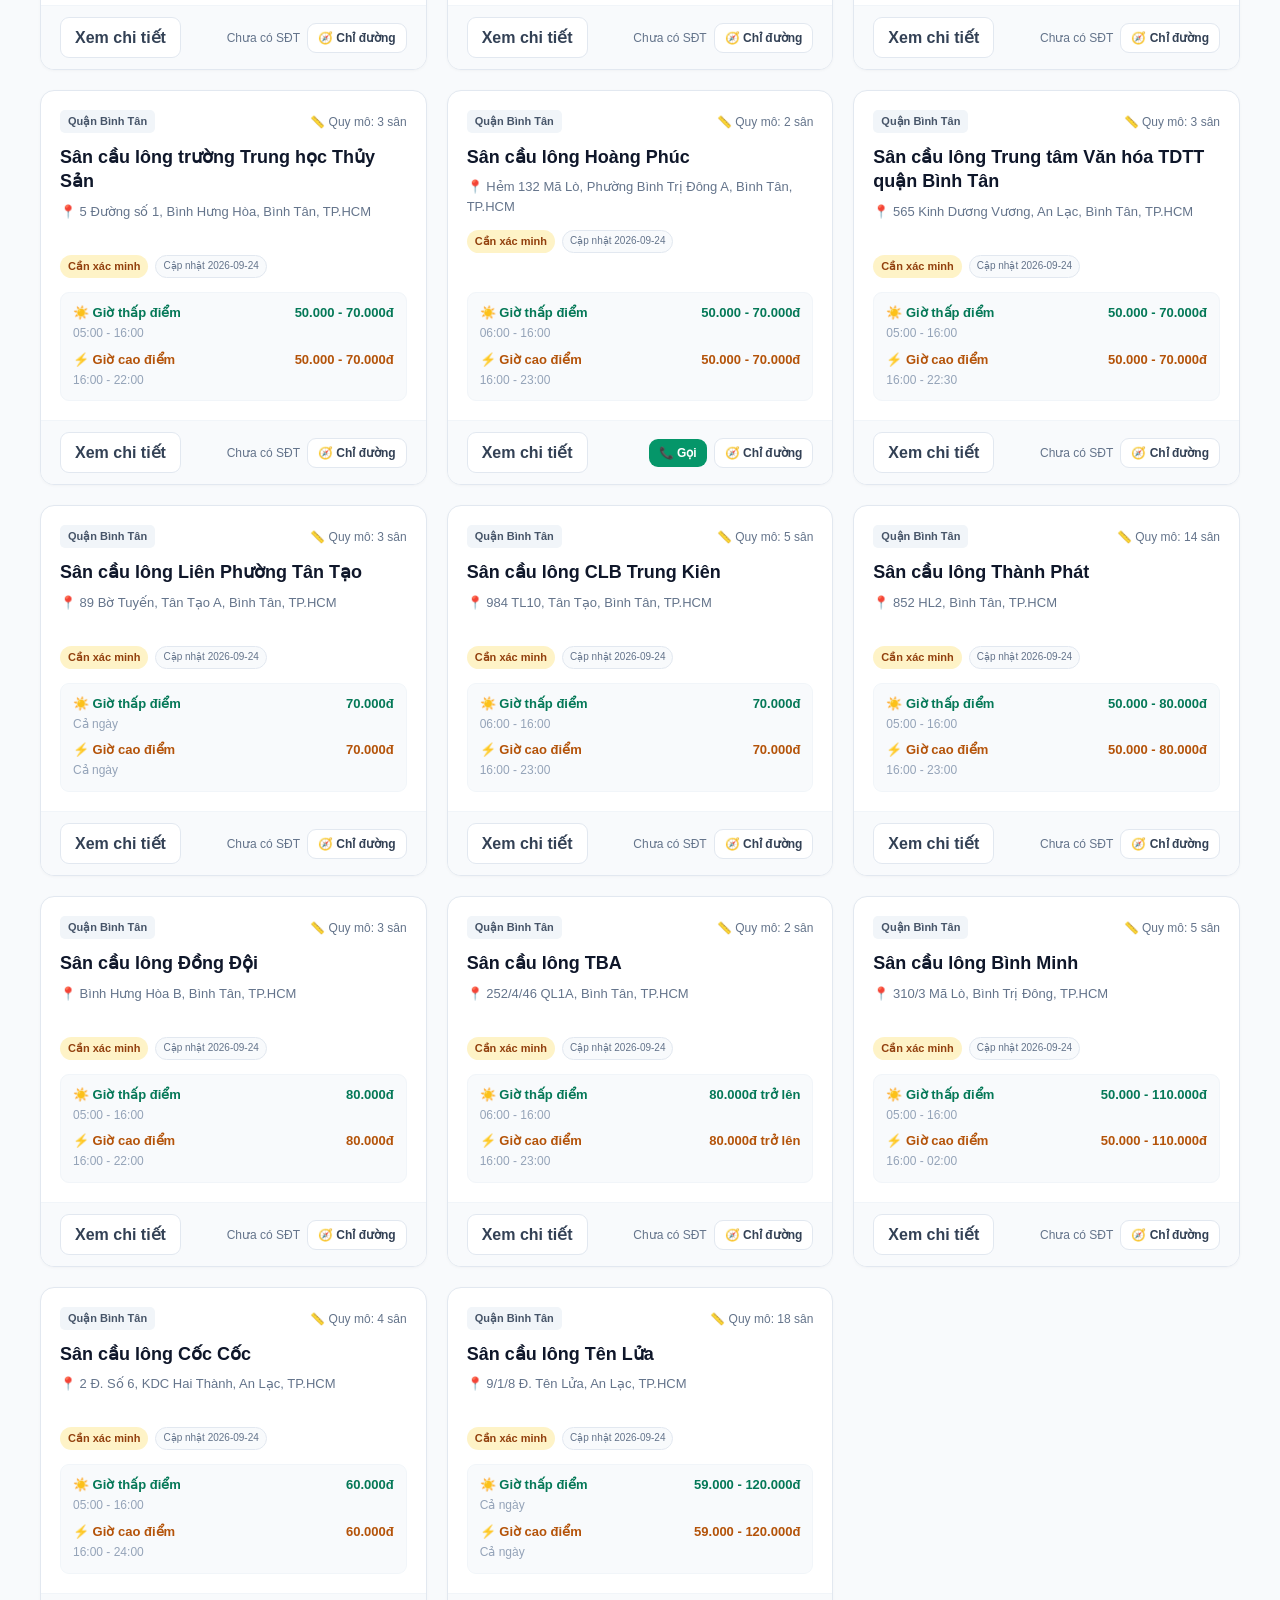
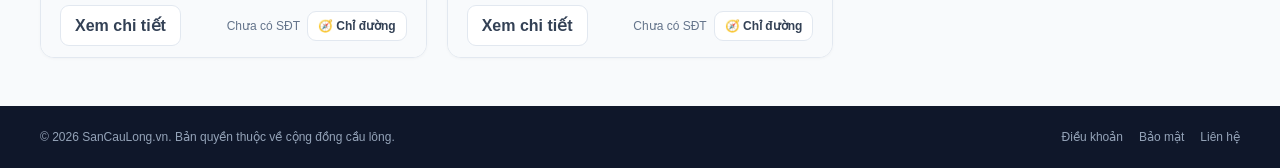
==== commit e1af9b73: "Update index.html" ====
--- a/index.html
+++ b/index.html
@@ -30,9 +30,32 @@
     <form class="search-box" id="searchForm" role="search">
       <div class="field">
         <label class="sr-only" for="districtFilter">Chọn quận, huyện</label>
-        <select id="districtFilter" aria-label="Lọc theo quận huyện">
-          <option value="all">📍 Tất cả Quận / Huyện (TP.HCM)</option>
-        </select>
+        <<select id="districtFilter" class="form-select">
+    <option value="">Tất cả Quận / Huyện (TP.HCM)</option>
+    <option value="Quận 1">Quận 1</option>
+    <option value="Quận 3">Quận 3</option>
+    <option value="Quận 4">Quận 4</option>
+    <option value="Quận 5">Quận 5</option>
+    <option value="Quận 6">Quận 6</option>
+    <option value="Quận 7">Quận 7</option>
+    <option value="Quận 8">Quận 8</option>
+    <option value="Quận 10">Quận 10</option>
+    <option value="Quận 11">Quận 11</option>
+    <option value="Quận 12">Quận 12</option>
+    <option value="Quận Bình Tân">Quận Bình Tân</option>
+    <option value="Quận Bình Thạnh">Quận Bình Thạnh</option>
+    <option value="Quận Gò Vấp">Quận Gò Vấp</option>
+    <option value="Quận Phú Nhuận">Quận Phú Nhuận</option>
+    <option value="Quận Tân Bình">Quận Tân Bình</option>
+    <option value="Quận Tân Phú">Quận Tân Phú</option>
+    <option value="Thành phố Thủ Đức">Thành phố Thủ Đức</option>
+    <option value="Huyện Bình Chánh">Huyện Bình Chánh</option>
+    <option value="Huyện Cần Giờ">Huyện Cần Giờ</option>
+    <option value="Huyện Củ Chi">Huyện Củ Chi</option>
+    <option value="Huyện Hóc Môn">Huyện Hóc Môn</option>
+    <option value="Huyện Nhà Bè">Huyện Nhà Bè</option>
+</select>
+
       </div>
       <div class="field">
         <label class="sr-only" for="searchName">Tìm tên sân hoặc địa chỉ</label>
@@ -123,7 +146,12 @@
 
           <div class="form-field form-full">
             <label for="contribNote">Thông tin thêm</label>
-            <textarea id="contribNote" name="note" rows="4" maxlength="1000" placeholder="Ví dụ: có chỗ gửi xe, sân ngoài trời, liên hệ quản lý..."></textarea>
+            <textarea id="contribNote" name="note" rows="3" maxlength="1000" placeholder="Ví dụ: có chỗ gửi xe, sân ngoài trời, liên hệ quản lý..."></textarea>
+          </div>
+
+          <div class="form-field form-full">
+            <label for="contribFeedback">Ý kiến góp ý</label>
+            <textarea id="contribFeedback" name="feedback" rows="3" maxlength="1000" placeholder="Bạn muốn bổ sung, sửa đổi hoặc lưu ý điều gì về thông tin sân?"></textarea>
           </div>
         </div>
 
--- a/css/style.css
+++ b/css/style.css
@@ -110,3 +110,36 @@
   .form-grid{grid-template-columns:1fr}.form-full{grid-column:auto}
   .modal-backdrop{padding:10px}.modal-head,.contribute-form{padding-left:16px;padding-right:16px}
 }
+
+/* Phase 4 - Chất lượng và nguồn dữ liệu */
+.updated-badge{font-size:10px;color:#64748b;background:#f8fafc;border:1px solid #e2e8f0;padding:4px 7px;border-radius:999px}
+.detail-extra{display:grid;grid-template-columns:1fr 1fr;gap:16px;margin-top:16px}
+.extra-block{border:1px solid var(--line);border-radius:12px;padding:16px;background:#fff}
+.extra-block h2{font-size:15px;color:var(--ink);margin-bottom:10px}
+.facility-list{display:flex;flex-wrap:wrap;gap:7px}
+.facility-chip{display:inline-flex;align-items:center;padding:6px 9px;border-radius:999px;background:var(--green-soft);color:#065f46;font-size:12px;font-weight:600}
+.detail-note{font-size:13px;line-height:1.6;color:var(--text)}
+@media(max-width:680px){.detail-extra{grid-template-columns:1fr}}
+
+/* Phase 5 - Ảnh sân & đóng góp cộng đồng */
+.photo-section{margin-top:20px;border:1px solid var(--line);border-radius:14px;padding:18px;background:#fff}
+.section-mini-head{display:flex;justify-content:space-between;align-items:center;gap:14px;margin-bottom:14px}
+.section-mini-head h2,.community-panel h2{font-size:17px;color:var(--ink);margin-bottom:4px}
+.section-mini-head p{font-size:12px;color:var(--muted);line-height:1.5}
+.photo-grid{display:grid;grid-template-columns:repeat(3,minmax(0,1fr));gap:10px}
+.photo-card{display:block;aspect-ratio:4/3;overflow:hidden;border-radius:10px;background:#f1f5f9;border:1px solid var(--line)}
+.photo-card img{width:100%;height:100%;display:block;object-fit:cover;transition:transform .2s}
+.photo-card:hover img{transform:scale(1.03)}
+.photo-empty{border:2px dashed #cbd5e1;border-radius:12px;background:#f8fafc;padding:28px 16px;text-align:center;color:var(--muted)}
+.photo-empty-icon{font-size:28px;margin-bottom:7px}
+.photo-empty strong{display:block;color:var(--ink);margin-bottom:5px}
+.photo-empty p{font-size:12px}
+.community-panel{margin-top:18px;padding:18px;border-radius:14px;background:linear-gradient(135deg,#ecfdf5,#f8fafc);border:1px solid #a7f3d0;display:flex;justify-content:space-between;align-items:center;gap:18px}
+.community-panel p{max-width:680px;color:var(--text);font-size:13px;line-height:1.55}
+.community-actions{display:flex;gap:8px;flex-wrap:wrap;flex:0 0 auto}
+@media(max-width:680px){
+ .section-mini-head,.community-panel{align-items:flex-start;flex-direction:column}
+ .photo-grid{grid-template-columns:1fr 1fr}
+ .community-actions{width:100%}
+}
+@media(max-width:430px){.photo-grid{grid-template-columns:1fr}}
